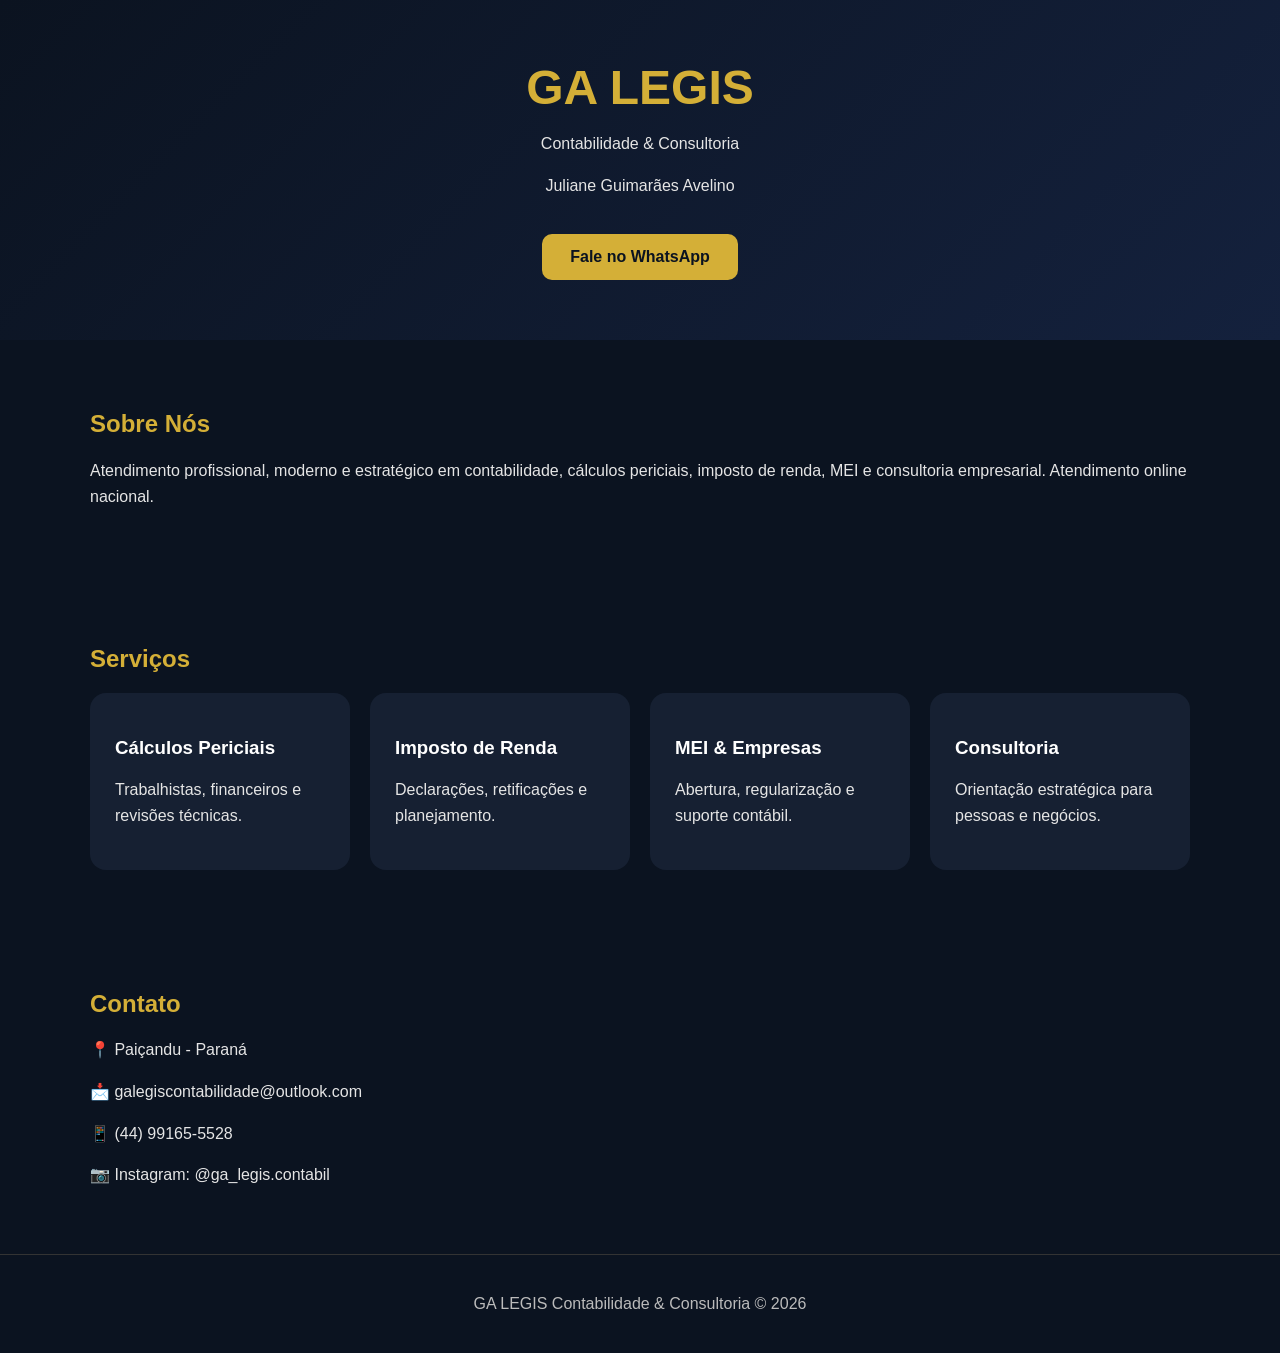
==== index.html @ 9621d2ab "Add initial HTML structure for GA LEGIS site" ====
<!DOCTYPE html>
<html lang="pt-BR">
<head>
<meta charset="UTF-8">
<meta name="viewport" content="width=device-width, initial-scale=1.0">
<title>GA LEGIS Contabilidade & Consultoria</title>
<style>
body{
margin:0;
font-family:Arial, sans-serif;
background:#0b1320;
color:white;
}
header{
padding:60px 20px;
text-align:center;
background:linear-gradient(135deg,#0b1320,#14213d);
}
h1{
font-size:48px;
color:#d4af37;
margin:0;
}
h2{
color:#d4af37;
}
p{
color:#e5e5e5;
line-height:1.6;
}
.btn{
display:inline-block;
margin-top:20px;
padding:14px 28px;
background:#d4af37;
color:#0b1320;
text-decoration:none;
font-weight:bold;
border-radius:10px;
}
section{
max-width:1100px;
margin:auto;
padding:50px 20px;
}
.cards{
display:grid;
grid-template-columns:repeat(auto-fit,minmax(250px,1fr));
gap:20px;
}
.card{
background:#162032;
padding:25px;
border-radius:16px;
}
footer{
text-align:center;
padding:40px 20px;
border-top:1px solid #333;
color:#bbb;
}
</style>
</head>
<body>

<header>
<h1>GA LEGIS</h1>
<p>Contabilidade & Consultoria</p>
<p>Juliane Guimarães Avelino</p>
<a class="btn" href="https://wa.me/5544991655528">Fale no WhatsApp</a>
</header>

<section>
<h2>Sobre Nós</h2>
<p>
Atendimento profissional, moderno e estratégico em contabilidade,
cálculos periciais, imposto de renda, MEI e consultoria empresarial.
Atendimento online nacional.
</p>
</section>

<section>
<h2>Serviços</h2>
<div class="cards">

<div class="card">
<h3>Cálculos Periciais</h3>
<p>Trabalhistas, financeiros e revisões técnicas.</p>
</div>

<div class="card">
<h3>Imposto de Renda</h3>
<p>Declarações, retificações e planejamento.</p>
</div>

<div class="card">
<h3>MEI & Empresas</h3>
<p>Abertura, regularização e suporte contábil.</p>
</div>

<div class="card">
<h3>Consultoria</h3>
<p>Orientação estratégica para pessoas e negócios.</p>
</div>

</div>
</section>

<section>
<h2>Contato</h2>
<p>📍 Paiçandu - Paraná</p>
<p>📩 galegiscontabilidade@outlook.com</p>
<p>📱 (44) 99165-5528</p>
<p>📷 Instagram: @ga_legis.contabil</p>
</section>

<footer>
GA LEGIS Contabilidade & Consultoria © 2026
</footer>

</body>
</html>
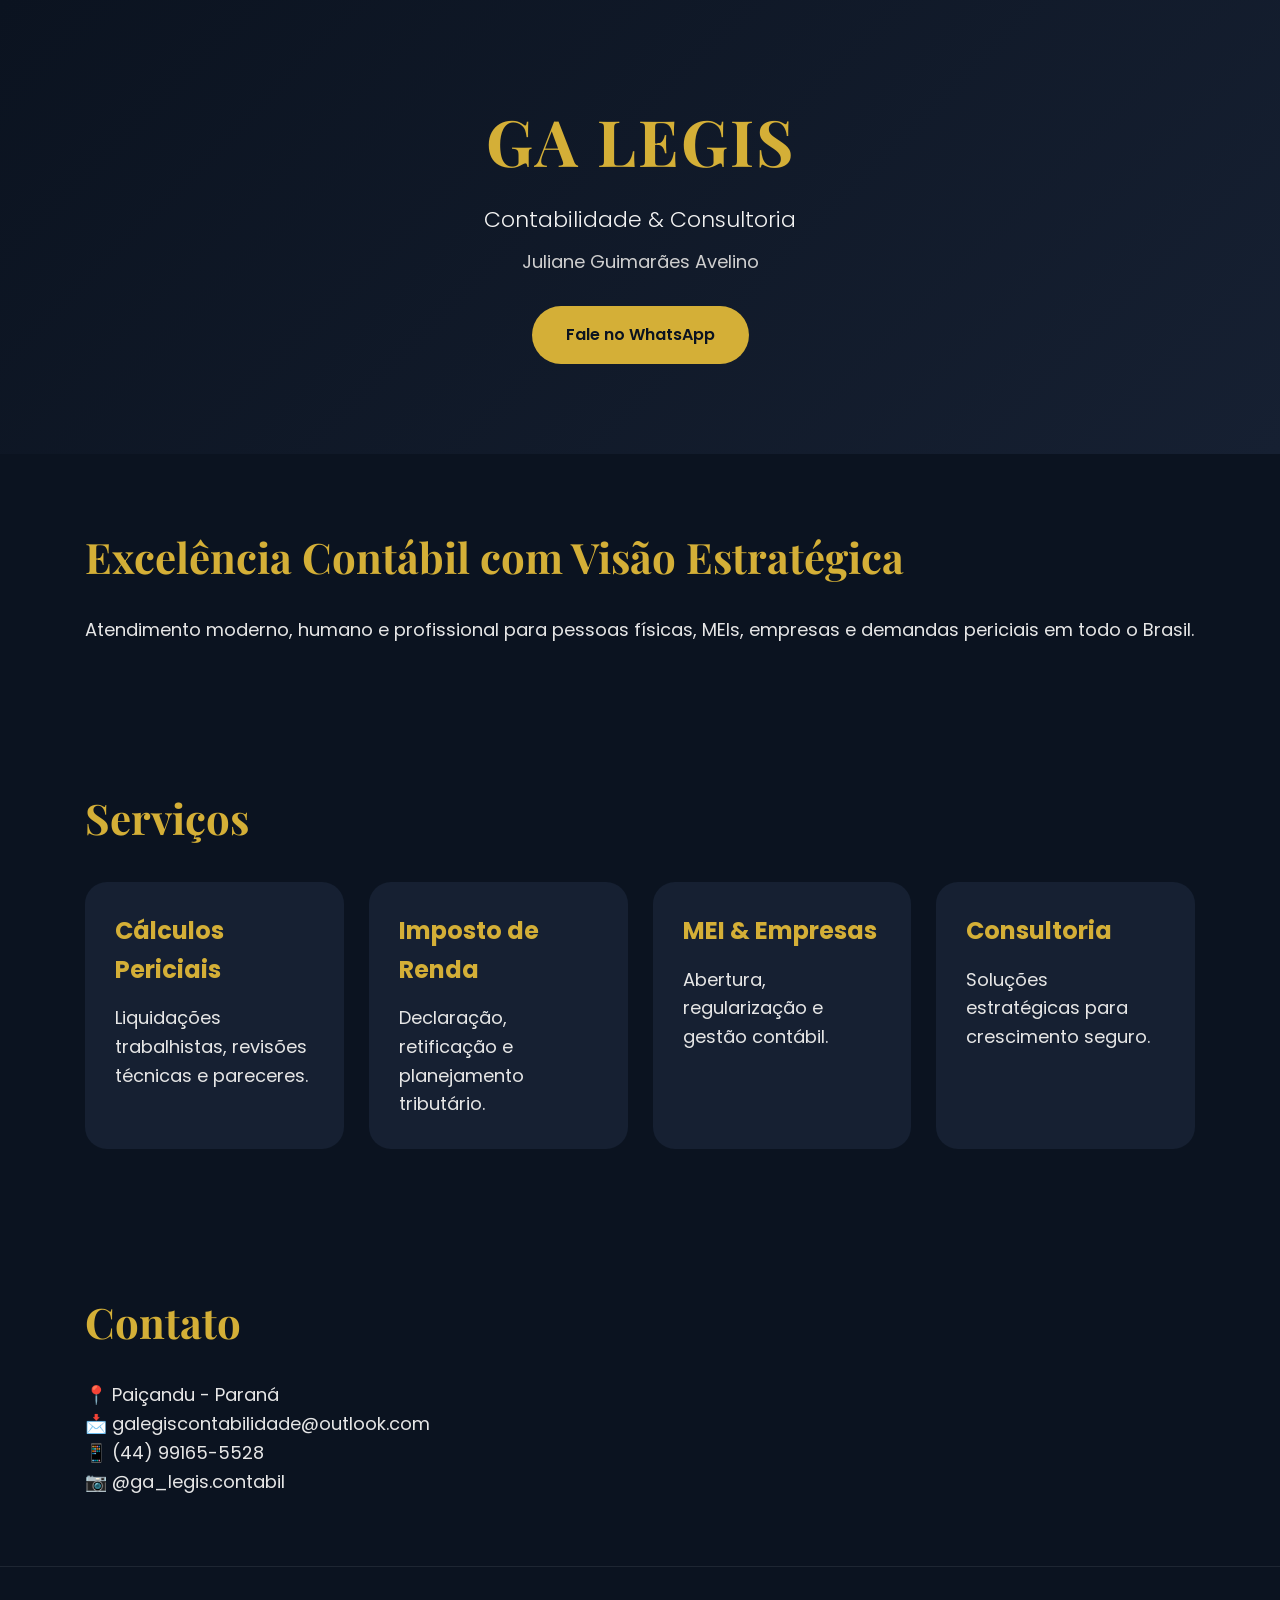
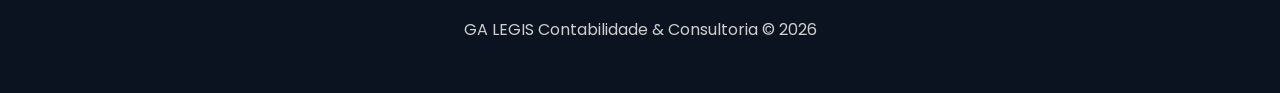
==== commit 4b73b085: "Update content and styles in index.html" ====
--- a/index.html
+++ b/index.html
@@ -3,119 +3,193 @@
 <head>
 <meta charset="UTF-8">
 <meta name="viewport" content="width=device-width, initial-scale=1.0">
+
 <title>GA LEGIS Contabilidade & Consultoria</title>
+
+<link href="https://fonts.googleapis.com/css2?family=Playfair+Display:wght@700&family=Poppins:wght@300;400;500;600&display=swap" rel="stylesheet">
+
 <style>
+
+*{
+margin:0;
+padding:0;
+box-sizing:border-box;
+}
+
 body{
-margin:0;
-font-family:Arial, sans-serif;
+font-family:'Poppins', sans-serif;
 background:#0b1320;
 color:white;
-}
-header{
-padding:60px 20px;
-text-align:center;
-background:linear-gradient(135deg,#0b1320,#14213d);
-}
-h1{
-font-size:48px;
-color:#d4af37;
-margin:0;
-}
-h2{
-color:#d4af37;
-}
-p{
-color:#e5e5e5;
 line-height:1.6;
 }
+
+header{
+padding:90px 20px;
+text-align:center;
+background:linear-gradient(135deg,#0b1320,#162032);
+}
+
+h1{
+font-family:'Playfair Display', serif;
+font-size:64px;
+color:#d4af37;
+letter-spacing:2px;
+margin-bottom:10px;
+}
+
+.sub{
+font-size:22px;
+font-weight:300;
+color:#f2f2f2;
+margin-bottom:10px;
+}
+
+.nome{
+font-size:18px;
+color:#cfcfcf;
+margin-bottom:30px;
+}
+
 .btn{
 display:inline-block;
-margin-top:20px;
-padding:14px 28px;
+padding:16px 34px;
 background:#d4af37;
 color:#0b1320;
+font-weight:600;
 text-decoration:none;
-font-weight:bold;
-border-radius:10px;
+border-radius:40px;
+transition:0.3s;
+font-size:16px;
 }
+
+.btn:hover{
+transform:translateY(-3px);
+opacity:0.9;
+}
+
 section{
-max-width:1100px;
+max-width:1150px;
 margin:auto;
-padding:50px 20px;
+padding:70px 20px;
 }
+
+h2{
+font-family:'Playfair Display', serif;
+font-size:42px;
+color:#d4af37;
+margin-bottom:25px;
+}
+
+p{
+font-size:18px;
+color:#e6e6e6;
+}
+
 .cards{
 display:grid;
 grid-template-columns:repeat(auto-fit,minmax(250px,1fr));
-gap:20px;
+gap:25px;
+margin-top:30px;
 }
+
 .card{
 background:#162032;
-padding:25px;
-border-radius:16px;
+padding:30px;
+border-radius:22px;
+transition:0.3s;
 }
+
+.card:hover{
+transform:translateY(-8px);
+}
+
+.card h3{
+color:#d4af37;
+font-size:24px;
+margin-bottom:15px;
+}
+
 footer{
 text-align:center;
-padding:40px 20px;
-border-top:1px solid #333;
-color:#bbb;
+padding:50px 20px;
+border-top:1px solid rgba(255,255,255,0.08);
+color:#cfcfcf;
+font-size:16px;
 }
+
 </style>
 </head>
+
 <body>
 
 <header>
+
 <h1>GA LEGIS</h1>
-<p>Contabilidade & Consultoria</p>
-<p>Juliane Guimarães Avelino</p>
+
+<div class="sub">Contabilidade & Consultoria</div>
+
+<div class="nome">Juliane Guimarães Avelino</div>
+
 <a class="btn" href="https://wa.me/5544991655528">Fale no WhatsApp</a>
+
 </header>
 
 <section>
-<h2>Sobre Nós</h2>
+
+<h2>Excelência Contábil com Visão Estratégica</h2>
+
 <p>
-Atendimento profissional, moderno e estratégico em contabilidade,
-cálculos periciais, imposto de renda, MEI e consultoria empresarial.
-Atendimento online nacional.
+Atendimento moderno, humano e profissional para pessoas físicas,
+MEIs, empresas e demandas periciais em todo o Brasil.
 </p>
+
 </section>
 
 <section>
+
 <h2>Serviços</h2>
+
 <div class="cards">
 
 <div class="card">
 <h3>Cálculos Periciais</h3>
-<p>Trabalhistas, financeiros e revisões técnicas.</p>
+<p>Liquidações trabalhistas, revisões técnicas e pareceres.</p>
 </div>
 
 <div class="card">
 <h3>Imposto de Renda</h3>
-<p>Declarações, retificações e planejamento.</p>
+<p>Declaração, retificação e planejamento tributário.</p>
 </div>
 
 <div class="card">
 <h3>MEI & Empresas</h3>
-<p>Abertura, regularização e suporte contábil.</p>
+<p>Abertura, regularização e gestão contábil.</p>
 </div>
 
 <div class="card">
 <h3>Consultoria</h3>
-<p>Orientação estratégica para pessoas e negócios.</p>
+<p>Soluções estratégicas para crescimento seguro.</p>
 </div>
 
 </div>
+
 </section>
 
 <section>
+
 <h2>Contato</h2>
+
 <p>📍 Paiçandu - Paraná</p>
 <p>📩 galegiscontabilidade@outlook.com</p>
 <p>📱 (44) 99165-5528</p>
-<p>📷 Instagram: @ga_legis.contabil</p>
+<p>📷 @ga_legis.contabil</p>
+
 </section>
 
 <footer>
+
 GA LEGIS Contabilidade & Consultoria © 2026
+
 </footer>
 
 </body>
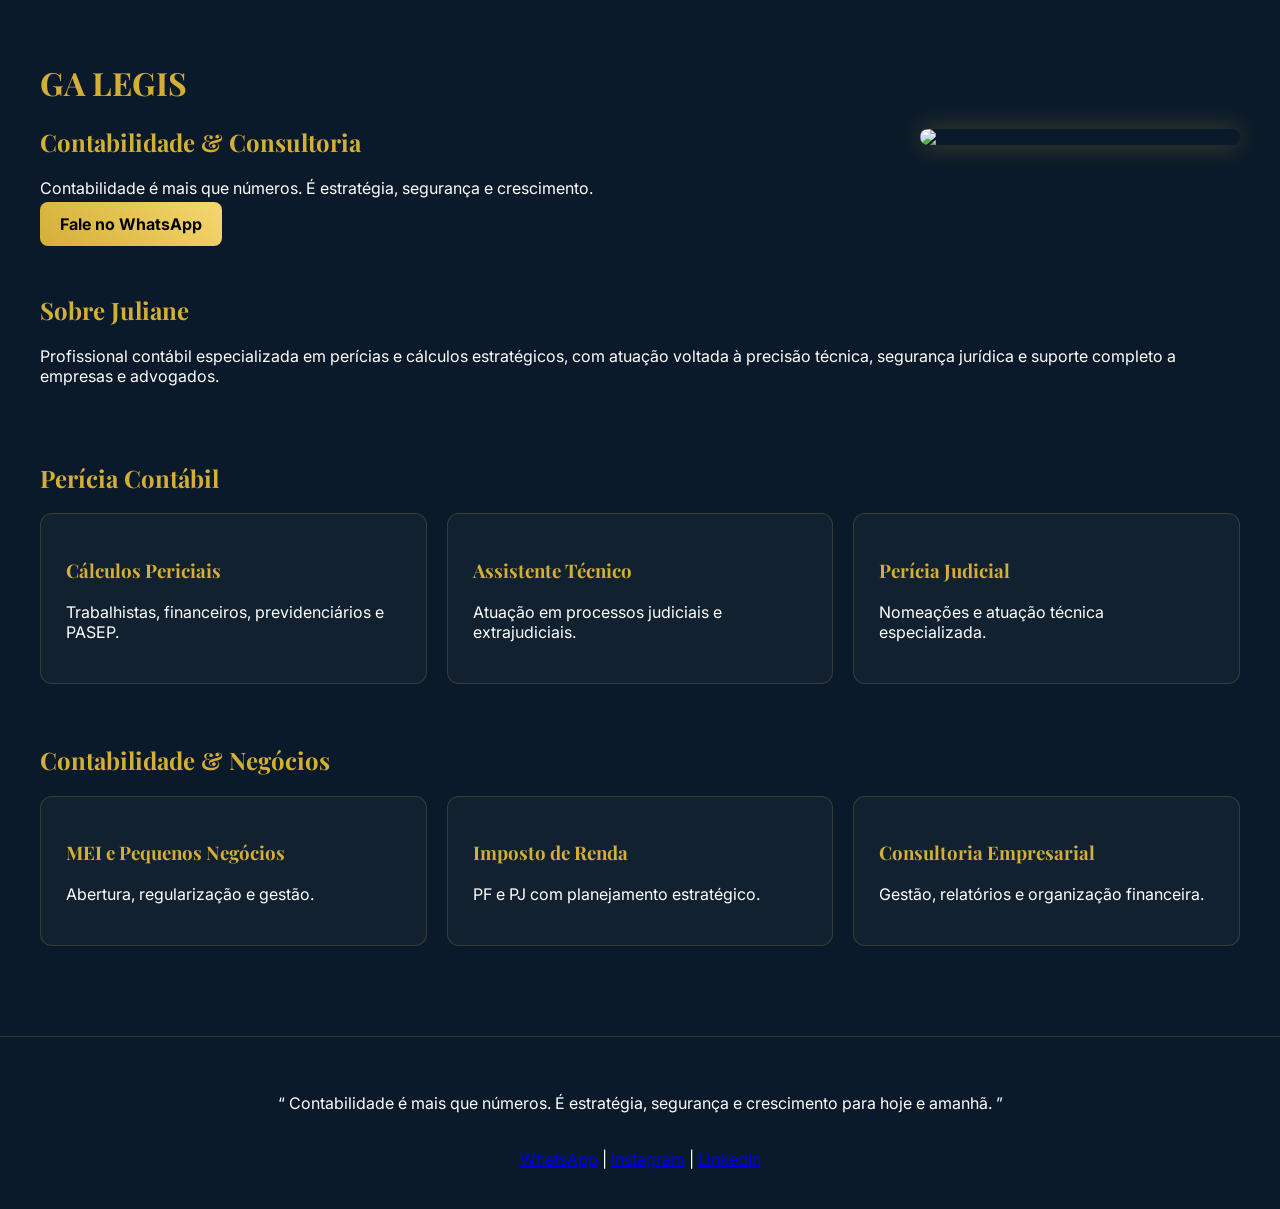
==== commit 0380a9e8: "Fix HTML structure and update styles" ====
--- a/index.html
+++ b/index.html
@@ -1,194 +1,163 @@
 <!DOCTYPE html>
-<html lang="pt-BR">
+<html lang="pt-br">
 <head>
 <meta charset="UTF-8">
 <meta name="viewport" content="width=device-width, initial-scale=1.0">
 
-<title>GA LEGIS Contabilidade & Consultoria</title>
+<title>GA Legis Contabilidade & Consultoria</title>
 
-<link href="https://fonts.googleapis.com/css2?family=Playfair+Display:wght@700&family=Poppins:wght@300;400;500;600&display=swap" rel="stylesheet">
+<link href="https://fonts.googleapis.com/css2?family=Playfair+Display:wght@500;700&family=Inter:wght@300;400;600&display=swap" rel="stylesheet">
 
 <style>
-
-*{
-margin:0;
-padding:0;
-box-sizing:border-box;
+body {
+    margin: 0;
+    font-family: 'Inter', sans-serif;
+    background: #0b1a2a;
+    color: #fff;
 }
 
-body{
-font-family:'Poppins', sans-serif;
-background:#0b1320;
-color:white;
-line-height:1.6;
+.container {
+    max-width: 1200px;
+    margin: auto;
+    padding: 40px 20px;
 }
 
-header{
-padding:90px 20px;
-text-align:center;
-background:linear-gradient(135deg,#0b1320,#162032);
+h1, h2, h3 {
+    font-family: 'Playfair Display', serif;
+    color: #d4af37;
 }
 
-h1{
-font-family:'Playfair Display', serif;
-font-size:64px;
-color:#d4af37;
-letter-spacing:2px;
-margin-bottom:10px;
+.hero {
+    display: flex;
+    align-items: center;
+    justify-content: space-between;
+    flex-wrap: wrap;
 }
 
-.sub{
-font-size:22px;
-font-weight:300;
-color:#f2f2f2;
-margin-bottom:10px;
+.hero img {
+    width: 320px;
+    border-radius: 12px;
+    box-shadow: 0 0 25px rgba(212,175,55,0.3);
 }
 
-.nome{
-font-size:18px;
-color:#cfcfcf;
-margin-bottom:30px;
+.card {
+    background: rgba(255,255,255,0.03);
+    border: 1px solid rgba(212,175,55,0.2);
+    padding: 25px;
+    border-radius: 12px;
+    transition: 0.3s;
+    cursor: pointer;
 }
 
-.btn{
-display:inline-block;
-padding:16px 34px;
-background:#d4af37;
-color:#0b1320;
-font-weight:600;
-text-decoration:none;
-border-radius:40px;
-transition:0.3s;
-font-size:16px;
+.card:hover {
+    transform: translateY(-5px);
+    box-shadow: 0 0 20px rgba(212,175,55,0.2);
 }
 
-.btn:hover{
-transform:translateY(-3px);
-opacity:0.9;
+.grid {
+    display: grid;
+    grid-template-columns: repeat(auto-fit, minmax(250px,1fr));
+    gap: 20px;
 }
 
-section{
-max-width:1150px;
-margin:auto;
-padding:70px 20px;
+.button {
+    background: linear-gradient(45deg,#d4af37,#f5d76e);
+    color: black;
+    padding: 12px 20px;
+    border-radius: 8px;
+    text-decoration: none;
+    font-weight: bold;
 }
 
-h2{
-font-family:'Playfair Display', serif;
-font-size:42px;
-color:#d4af37;
-margin-bottom:25px;
+footer {
+    text-align: center;
+    padding: 40px;
+    border-top: 1px solid rgba(212,175,55,0.2);
+    margin-top: 50px;
 }
-
-p{
-font-size:18px;
-color:#e6e6e6;
-}
-
-.cards{
-display:grid;
-grid-template-columns:repeat(auto-fit,minmax(250px,1fr));
-gap:25px;
-margin-top:30px;
-}
-
-.card{
-background:#162032;
-padding:30px;
-border-radius:22px;
-transition:0.3s;
-}
-
-.card:hover{
-transform:translateY(-8px);
-}
-
-.card h3{
-color:#d4af37;
-font-size:24px;
-margin-bottom:15px;
-}
-
-footer{
-text-align:center;
-padding:50px 20px;
-border-top:1px solid rgba(255,255,255,0.08);
-color:#cfcfcf;
-font-size:16px;
-}
-
 </style>
 </head>
 
 <body>
 
-<header>
+<div class="container">
 
+<!-- HERO -->
+<div class="hero">
+<div>
 <h1>GA LEGIS</h1>
+<h2>Contabilidade & Consultoria</h2>
+<p>Contabilidade é mais que números. É estratégia, segurança e crescimento.</p>
 
-<div class="sub">Contabilidade & Consultoria</div>
+<a class="button" href="https://wa.me/5544991655528" target="_blank">Fale no WhatsApp</a>
+</div>
 
-<div class="nome">Juliane Guimarães Avelino</div>
+<img src="sua-foto.jpg">
+</div>
 
-<a class="btn" href="https://wa.me/5544991655528">Fale no WhatsApp</a>
+<br><br>
 
-</header>
+<!-- SOBRE -->
+<h2>Sobre Juliane</h2>
+<p>Profissional contábil especializada em perícias e cálculos estratégicos, com atuação voltada à precisão técnica, segurança jurídica e suporte completo a empresas e advogados.</p>
 
-<section>
+<br><br>
 
-<h2>Excelência Contábil com Visão Estratégica</h2>
+<!-- PERÍCIA -->
+<h2>Perícia Contábil</h2>
+<div class="grid">
 
-<p>
-Atendimento moderno, humano e profissional para pessoas físicas,
-MEIs, empresas e demandas periciais em todo o Brasil.
-</p>
-
-</section>
-
-<section>
-
-<h2>Serviços</h2>
-
-<div class="cards">
+<div class="card" onclick="location.href='pericia.html'">
+<h3>Cálculos Periciais</h3>
+<p>Trabalhistas, financeiros, previdenciários e PASEP.</p>
+</div>
 
 <div class="card">
-<h3>Cálculos Periciais</h3>
-<p>Liquidações trabalhistas, revisões técnicas e pareceres.</p>
+<h3>Assistente Técnico</h3>
+<p>Atuação em processos judiciais e extrajudiciais.</p>
+</div>
+
+<div class="card">
+<h3>Perícia Judicial</h3>
+<p>Nomeações e atuação técnica especializada.</p>
+</div>
+
+</div>
+
+<br><br>
+
+<!-- CONTÁBIL -->
+<h2>Contabilidade & Negócios</h2>
+<div class="grid">
+
+<div class="card" onclick="location.href='mei.html'">
+<h3>MEI e Pequenos Negócios</h3>
+<p>Abertura, regularização e gestão.</p>
 </div>
 
 <div class="card">
 <h3>Imposto de Renda</h3>
-<p>Declaração, retificação e planejamento tributário.</p>
+<p>PF e PJ com planejamento estratégico.</p>
 </div>
 
 <div class="card">
-<h3>MEI & Empresas</h3>
-<p>Abertura, regularização e gestão contábil.</p>
-</div>
-
-<div class="card">
-<h3>Consultoria</h3>
-<p>Soluções estratégicas para crescimento seguro.</p>
+<h3>Consultoria Empresarial</h3>
+<p>Gestão, relatórios e organização financeira.</p>
 </div>
 
 </div>
 
-</section>
-
-<section>
-
-<h2>Contato</h2>
-
-<p>📍 Paiçandu - Paraná</p>
-<p>📩 galegiscontabilidade@outlook.com</p>
-<p>📱 (44) 99165-5528</p>
-<p>📷 @ga_legis.contabil</p>
-
-</section>
+</div>
 
 <footer>
 
-GA LEGIS Contabilidade & Consultoria © 2026
+<p>“ Contabilidade é mais que números. É estratégia, segurança e crescimento para hoje e amanhã. ”</p>
+
+<br>
+
+<a href="https://wa.me/5544991655528" target="_blank">WhatsApp</a> |
+<a href="https://instagram.com/ga_legis.contabil" target="_blank">Instagram</a> |
+<a href="#">LinkedIn</a>
 
 </footer>
 
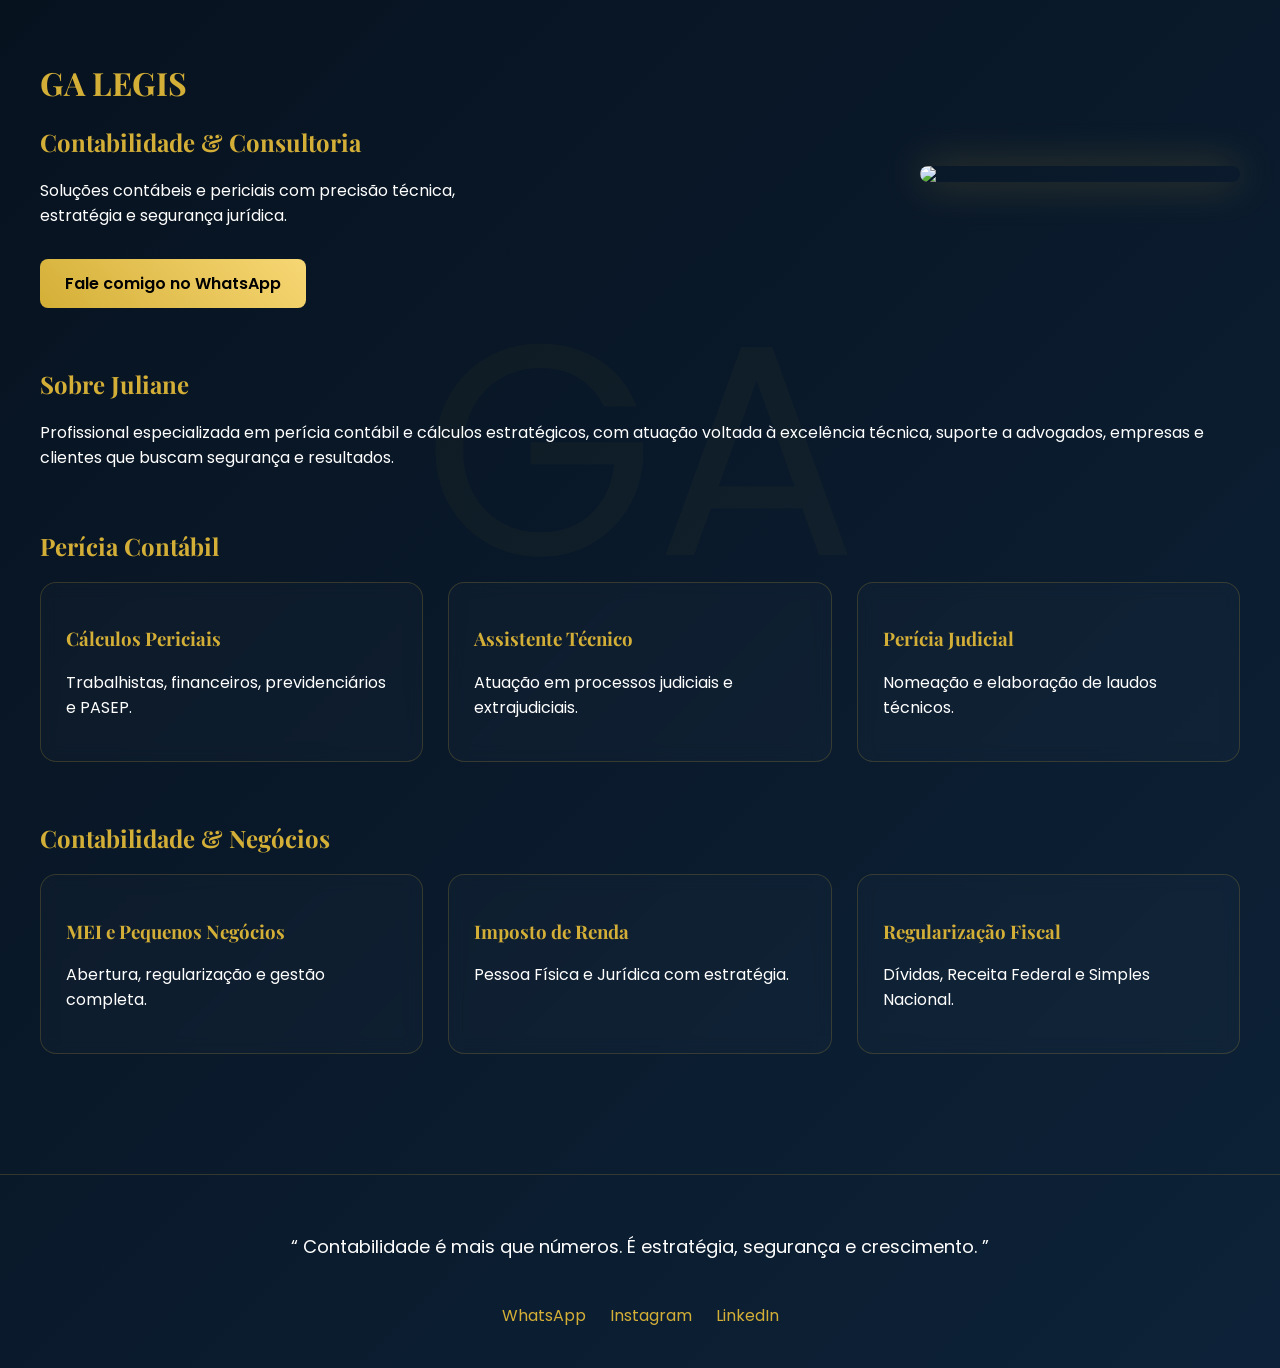
==== commit 25254b3c: "Refactor index.html for design and content updates Updated title and styles for improved design. Enh" ====
--- a/index.html
+++ b/index.html
@@ -4,77 +4,122 @@
 <meta charset="UTF-8">
 <meta name="viewport" content="width=device-width, initial-scale=1.0">
 
-<title>GA Legis Contabilidade & Consultoria</title>
-
-<link href="https://fonts.googleapis.com/css2?family=Playfair+Display:wght@500;700&family=Inter:wght@300;400;600&display=swap" rel="stylesheet">
+<title>GA Legis</title>
+
+<link href="https://fonts.googleapis.com/css2?family=Playfair+Display:wght@600&family=Poppins:wght@300;400;600&display=swap" rel="stylesheet">
 
 <style>
-body {
-    margin: 0;
-    font-family: 'Inter', sans-serif;
-    background: #0b1a2a;
-    color: #fff;
-}
-
-.container {
-    max-width: 1200px;
-    margin: auto;
-    padding: 40px 20px;
-}
-
-h1, h2, h3 {
-    font-family: 'Playfair Display', serif;
-    color: #d4af37;
-}
-
-.hero {
-    display: flex;
-    align-items: center;
-    justify-content: space-between;
-    flex-wrap: wrap;
-}
-
-.hero img {
-    width: 320px;
-    border-radius: 12px;
-    box-shadow: 0 0 25px rgba(212,175,55,0.3);
-}
-
-.card {
-    background: rgba(255,255,255,0.03);
-    border: 1px solid rgba(212,175,55,0.2);
-    padding: 25px;
-    border-radius: 12px;
-    transition: 0.3s;
-    cursor: pointer;
-}
-
-.card:hover {
-    transform: translateY(-5px);
-    box-shadow: 0 0 20px rgba(212,175,55,0.2);
-}
-
-.grid {
-    display: grid;
-    grid-template-columns: repeat(auto-fit, minmax(250px,1fr));
-    gap: 20px;
-}
-
-.button {
-    background: linear-gradient(45deg,#d4af37,#f5d76e);
-    color: black;
-    padding: 12px 20px;
-    border-radius: 8px;
-    text-decoration: none;
-    font-weight: bold;
-}
-
-footer {
-    text-align: center;
-    padding: 40px;
-    border-top: 1px solid rgba(212,175,55,0.2);
-    margin-top: 50px;
-}
+
+body{
+    margin:0;
+    font-family:'Poppins',sans-serif;
+    background: linear-gradient(135deg,#07121f,#0d2238);
+    color:#fff;
+}
+
+/* MARCA D'ÁGUA */
+body::before{
+    content:"GA";
+    position:fixed;
+    font-size:300px;
+    color:rgba(212,175,55,0.03);
+    top:50%;
+    left:50%;
+    transform:translate(-50%,-50%);
+    z-index:0;
+}
+
+.container{
+    position:relative;
+    z-index:1;
+    max-width:1200px;
+    margin:auto;
+    padding:40px 20px;
+}
+
+/* TÍTULOS */
+h1,h2,h3{
+    font-family:'Playfair Display',serif;
+    color:#d4af37;
+}
+
+/* HERO */
+.hero{
+    display:flex;
+    align-items:center;
+    justify-content:space-between;
+    flex-wrap:wrap;
+}
+
+.hero img{
+    width:320px;
+    border-radius:16px;
+    box-shadow:0 0 40px rgba(212,175,55,0.3);
+}
+
+.hero-text{
+    max-width:500px;
+}
+
+/* BOTÃO */
+.btn{
+    display:inline-block;
+    margin-top:15px;
+    padding:12px 25px;
+    background:linear-gradient(45deg,#d4af37,#f7d774);
+    color:#000;
+    border-radius:8px;
+    text-decoration:none;
+    font-weight:600;
+    transition:.3s;
+}
+
+.btn:hover{
+    transform:scale(1.05);
+}
+
+/* GRID */
+.grid{
+    display:grid;
+    grid-template-columns:repeat(auto-fit,minmax(260px,1fr));
+    gap:25px;
+}
+
+/* CARDS */
+.card{
+    background:rgba(255,255,255,0.02);
+    border:1px solid rgba(212,175,55,0.2);
+    padding:25px;
+    border-radius:16px;
+    backdrop-filter:blur(8px);
+    transition:.3s;
+    cursor:pointer;
+}
+
+.card:hover{
+    transform:translateY(-8px);
+    box-shadow:0 0 25px rgba(212,175,55,0.2);
+}
+
+/* DIVISÃO */
+.section{
+    margin-top:60px;
+}
+
+/* FOOTER */
+footer{
+    margin-top:80px;
+    padding:40px;
+    text-align:center;
+    border-top:1px solid rgba(212,175,55,0.2);
+}
+
+footer a{
+    color:#d4af37;
+    margin:0 10px;
+    text-decoration:none;
+}
+
 </style>
 </head>
 
@@ -84,27 +129,36 @@
 
 <!-- HERO -->
 <div class="hero">
-<div>
+
+<div class="hero-text">
 <h1>GA LEGIS</h1>
 <h2>Contabilidade & Consultoria</h2>
-<p>Contabilidade é mais que números. É estratégia, segurança e crescimento.</p>
-
-<a class="button" href="https://wa.me/5544991655528" target="_blank">Fale no WhatsApp</a>
+
+<p>
+Soluções contábeis e periciais com precisão técnica, estratégia e segurança jurídica.
+</p>
+
+<a class="btn" href="https://wa.me/5544991655528" target="_blank">
+Fale comigo no WhatsApp
+</a>
 </div>
 
 <img src="sua-foto.jpg">
-</div>
-
-<br><br>
+
+</div>
 
 <!-- SOBRE -->
+<div class="section">
 <h2>Sobre Juliane</h2>
-<p>Profissional contábil especializada em perícias e cálculos estratégicos, com atuação voltada à precisão técnica, segurança jurídica e suporte completo a empresas e advogados.</p>
-
-<br><br>
+<p>
+Profissional especializada em perícia contábil e cálculos estratégicos, com atuação voltada à excelência técnica, suporte a advogados, empresas e clientes que buscam segurança e resultados.
+</p>
+</div>
 
 <!-- PERÍCIA -->
+<div class="section">
 <h2>Perícia Contábil</h2>
+
 <div class="grid">
 
 <div class="card" onclick="location.href='pericia.html'">
@@ -119,44 +173,49 @@
 
 <div class="card">
 <h3>Perícia Judicial</h3>
-<p>Nomeações e atuação técnica especializada.</p>
-</div>
-
-</div>
-
-<br><br>
+<p>Nomeação e elaboração de laudos técnicos.</p>
+</div>
+
+</div>
+</div>
 
 <!-- CONTÁBIL -->
+<div class="section">
 <h2>Contabilidade & Negócios</h2>
+
 <div class="grid">
 
 <div class="card" onclick="location.href='mei.html'">
 <h3>MEI e Pequenos Negócios</h3>
-<p>Abertura, regularização e gestão.</p>
+<p>Abertura, regularização e gestão completa.</p>
 </div>
 
 <div class="card">
 <h3>Imposto de Renda</h3>
-<p>PF e PJ com planejamento estratégico.</p>
-</div>
-
-<div class="card">
-<h3>Consultoria Empresarial</h3>
-<p>Gestão, relatórios e organização financeira.</p>
-</div>
-
+<p>Pessoa Física e Jurídica com estratégia.</p>
+</div>
+
+<div class="card">
+<h3>Regularização Fiscal</h3>
+<p>Dívidas, Receita Federal e Simples Nacional.</p>
+</div>
+
+</div>
 </div>
 
 </div>
 
 <footer>
 
-<p>“ Contabilidade é mais que números. É estratégia, segurança e crescimento para hoje e amanhã. ”</p>
+<p style="font-size:18px">
+“ Contabilidade é mais que números.  
+É estratégia, segurança e crescimento. ”
+</p>
 
 <br>
 
-<a href="https://wa.me/5544991655528" target="_blank">WhatsApp</a> |
-<a href="https://instagram.com/ga_legis.contabil" target="_blank">Instagram</a> |
+<a href="https://wa.me/5544991655528" target="_blank">WhatsApp</a>
+<a href="https://instagram.com/ga_legis.contabil" target="_blank">Instagram</a>
 <a href="#">LinkedIn</a>
 
 </footer>
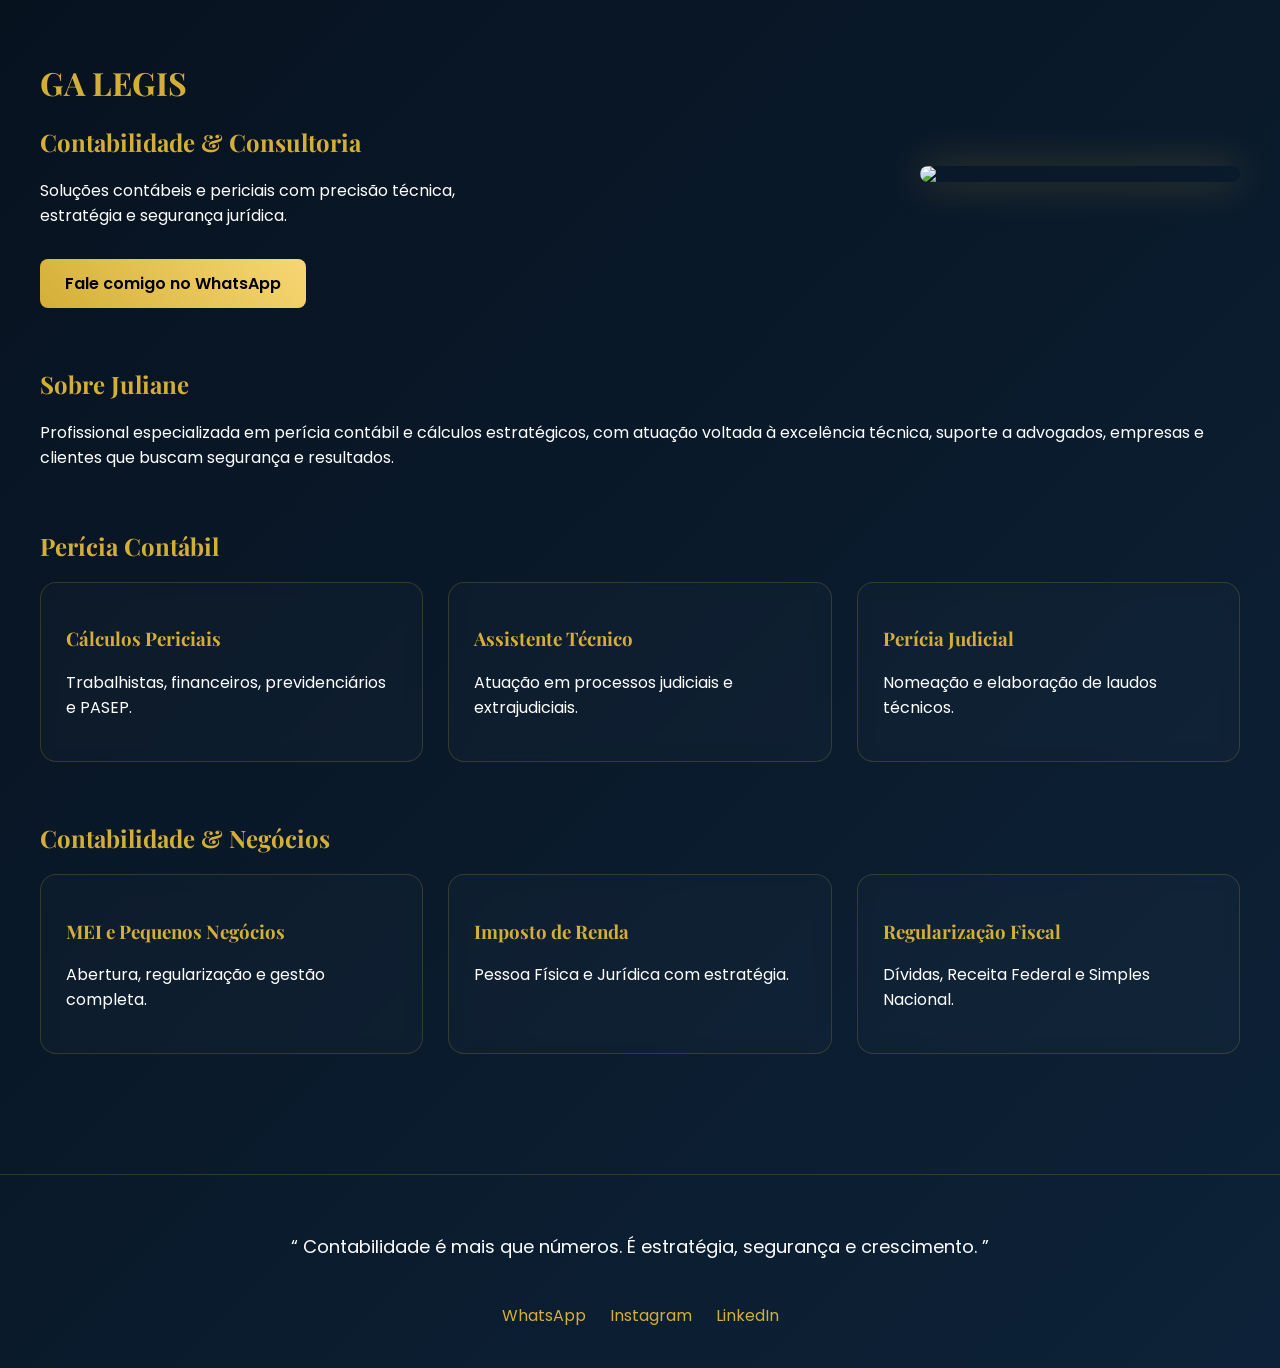
==== commit 219af61d: "Update body styles and remove watermark Removed watermark content and adjusted styles." ====
--- a/index.html
+++ b/index.html
@@ -11,18 +11,21 @@
 <style>
 
 body{
-    margin:0;
+   margin:0;
     font-family:'Poppins',sans-serif;
     background: linear-gradient(135deg,#07121f,#0d2238);
     color:#fff;
 }
 
 /* MARCA D'ÁGUA */
-body::before{
-    content:"GA";
+body:::before{
+    content:"";
     position:fixed;
-    font-size:300px;
-    color:rgba(212,175,55,0.03);
+    width:500px;
+    height:500px;
+    background:url('logo.png') no-repeat center;
+    background-size:contain;
+    opacity:0.05;
     top:50%;
     left:50%;
     transform:translate(-50%,-50%);
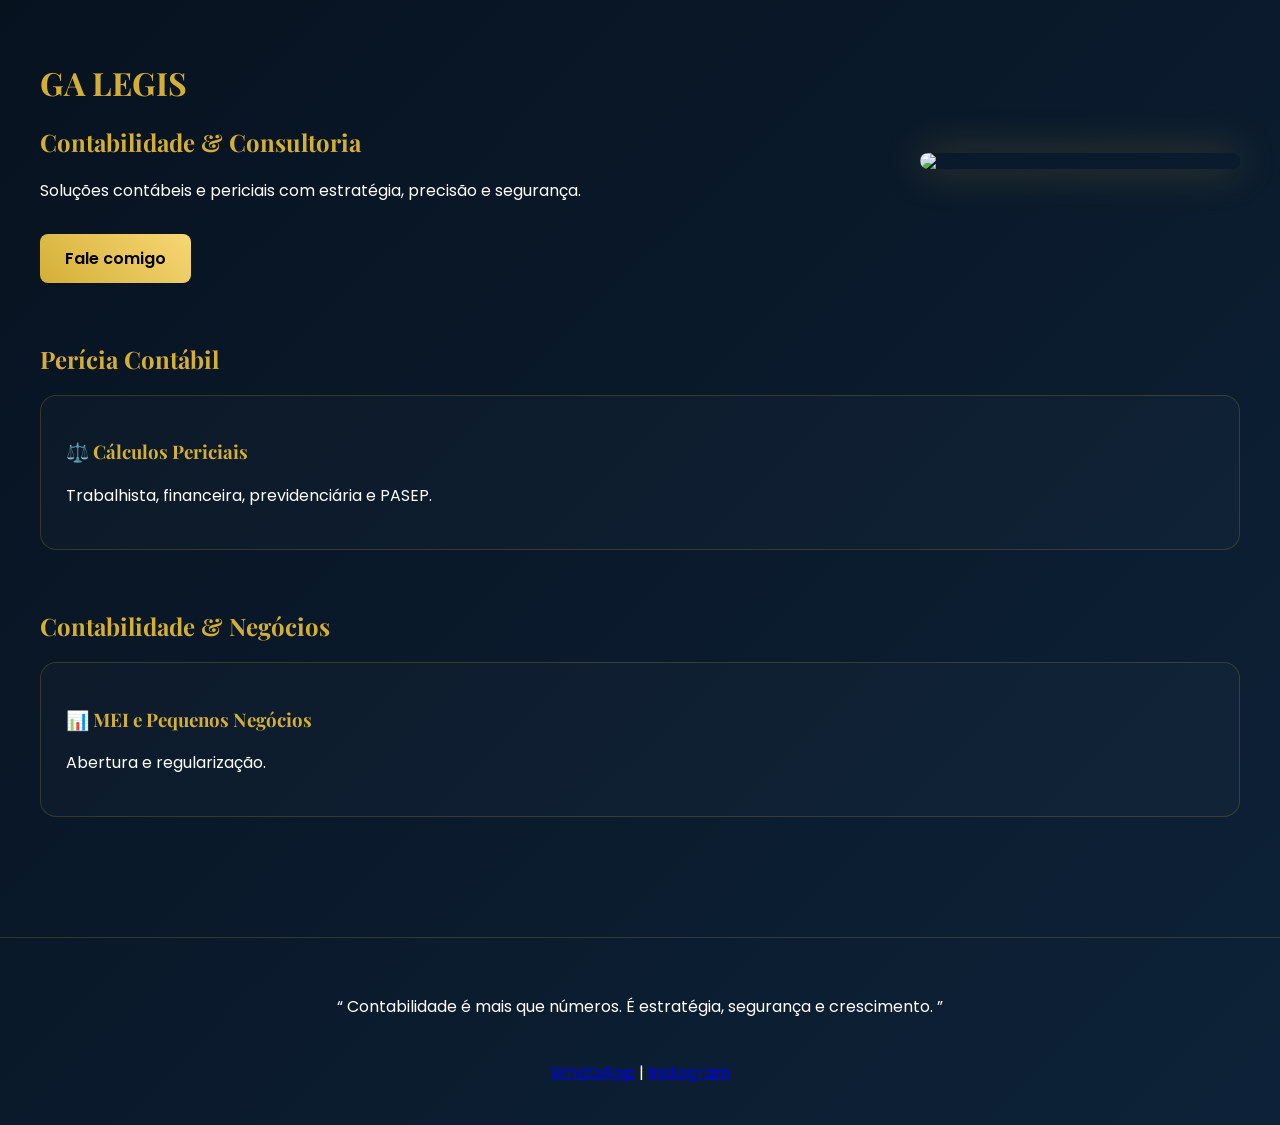
==== commit ad5500b1: "Refactor HTML content and update text" ====
--- a/index.html
+++ b/index.html
@@ -7,202 +7,47 @@
 <title>GA Legis</title>
 
 <link href="https://fonts.googleapis.com/css2?family=Playfair+Display:wght@600&family=Poppins:wght@300;400;600&display=swap" rel="stylesheet">
-
-<style>
-
-body{
-   margin:0;
-    font-family:'Poppins',sans-serif;
-    background: linear-gradient(135deg,#07121f,#0d2238);
-    color:#fff;
-}
-
-/* MARCA D'ÁGUA */
-body:::before{
-    content:"";
-    position:fixed;
-    width:500px;
-    height:500px;
-    background:url('logo.png') no-repeat center;
-    background-size:contain;
-    opacity:0.05;
-    top:50%;
-    left:50%;
-    transform:translate(-50%,-50%);
-    z-index:0;
-}
-
-.container{
-    position:relative;
-    z-index:1;
-    max-width:1200px;
-    margin:auto;
-    padding:40px 20px;
-}
-
-/* TÍTULOS */
-h1,h2,h3{
-    font-family:'Playfair Display',serif;
-    color:#d4af37;
-}
-
-/* HERO */
-.hero{
-    display:flex;
-    align-items:center;
-    justify-content:space-between;
-    flex-wrap:wrap;
-}
-
-.hero img{
-    width:320px;
-    border-radius:16px;
-    box-shadow:0 0 40px rgba(212,175,55,0.3);
-}
-
-.hero-text{
-    max-width:500px;
-}
-
-/* BOTÃO */
-.btn{
-    display:inline-block;
-    margin-top:15px;
-    padding:12px 25px;
-    background:linear-gradient(45deg,#d4af37,#f7d774);
-    color:#000;
-    border-radius:8px;
-    text-decoration:none;
-    font-weight:600;
-    transition:.3s;
-}
-
-.btn:hover{
-    transform:scale(1.05);
-}
-
-/* GRID */
-.grid{
-    display:grid;
-    grid-template-columns:repeat(auto-fit,minmax(260px,1fr));
-    gap:25px;
-}
-
-/* CARDS */
-.card{
-    background:rgba(255,255,255,0.02);
-    border:1px solid rgba(212,175,55,0.2);
-    padding:25px;
-    border-radius:16px;
-    backdrop-filter:blur(8px);
-    transition:.3s;
-    cursor:pointer;
-}
-
-.card:hover{
-    transform:translateY(-8px);
-    box-shadow:0 0 25px rgba(212,175,55,0.2);
-}
-
-/* DIVISÃO */
-.section{
-    margin-top:60px;
-}
-
-/* FOOTER */
-footer{
-    margin-top:80px;
-    padding:40px;
-    text-align:center;
-    border-top:1px solid rgba(212,175,55,0.2);
-}
-
-footer a{
-    color:#d4af37;
-    margin:0 10px;
-    text-decoration:none;
-}
-
-</style>
+<link rel="stylesheet" href="style.css">
 </head>
 
 <body>
 
 <div class="container">
 
-<!-- HERO -->
 <div class="hero">
-
-<div class="hero-text">
+<div>
 <h1>GA LEGIS</h1>
 <h2>Contabilidade & Consultoria</h2>
 
-<p>
-Soluções contábeis e periciais com precisão técnica, estratégia e segurança jurídica.
-</p>
+<p>Soluções contábeis e periciais com estratégia, precisão e segurança.</p>
 
 <a class="btn" href="https://wa.me/5544991655528" target="_blank">
-Fale comigo no WhatsApp
+Fale comigo
 </a>
 </div>
 
 <img src="sua-foto.jpg">
-
 </div>
 
-<!-- SOBRE -->
-<div class="section">
-<h2>Sobre Juliane</h2>
-<p>
-Profissional especializada em perícia contábil e cálculos estratégicos, com atuação voltada à excelência técnica, suporte a advogados, empresas e clientes que buscam segurança e resultados.
-</p>
-</div>
-
-<!-- PERÍCIA -->
 <div class="section">
 <h2>Perícia Contábil</h2>
 
 <div class="grid">
-
 <div class="card" onclick="location.href='pericia.html'">
-<h3>Cálculos Periciais</h3>
-<p>Trabalhistas, financeiros, previdenciários e PASEP.</p>
+<h3>⚖️ Cálculos Periciais</h3>
+<p>Trabalhista, financeira, previdenciária e PASEP.</p>
 </div>
-
-<div class="card">
-<h3>Assistente Técnico</h3>
-<p>Atuação em processos judiciais e extrajudiciais.</p>
-</div>
-
-<div class="card">
-<h3>Perícia Judicial</h3>
-<p>Nomeação e elaboração de laudos técnicos.</p>
-</div>
-
 </div>
 </div>
 
-<!-- CONTÁBIL -->
 <div class="section">
 <h2>Contabilidade & Negócios</h2>
 
 <div class="grid">
-
 <div class="card" onclick="location.href='mei.html'">
-<h3>MEI e Pequenos Negócios</h3>
-<p>Abertura, regularização e gestão completa.</p>
+<h3>📊 MEI e Pequenos Negócios</h3>
+<p>Abertura e regularização.</p>
 </div>
-
-<div class="card">
-<h3>Imposto de Renda</h3>
-<p>Pessoa Física e Jurídica com estratégia.</p>
-</div>
-
-<div class="card">
-<h3>Regularização Fiscal</h3>
-<p>Dívidas, Receita Federal e Simples Nacional.</p>
-</div>
-
 </div>
 </div>
 
@@ -210,16 +55,15 @@
 
 <footer>
 
-<p style="font-size:18px">
+<p>
 “ Contabilidade é mais que números.  
 É estratégia, segurança e crescimento. ”
 </p>
 
 <br>
 
-<a href="https://wa.me/5544991655528" target="_blank">WhatsApp</a>
+<a href="https://wa.me/5544991655528" target="_blank">WhatsApp</a> |
 <a href="https://instagram.com/ga_legis.contabil" target="_blank">Instagram</a>
-<a href="#">LinkedIn</a>
 
 </footer>
 
--- a/style.css
+++ b/style.css
@@ -0,0 +1,89 @@
+body{
+    margin:0;
+    font-family:'Poppins',sans-serif;
+    background: linear-gradient(135deg,#07121f,#0d2238);
+    color:#fff;
+}
+
+/* MARCA D'ÁGUA */
+body::before{
+    content:"";
+    position:fixed;
+    width:500px;
+    height:500px;
+    background:url('logo.png') no-repeat center;
+    background-size:contain;
+    opacity:0.04;
+    top:50%;
+    left:50%;
+    transform:translate(-50%,-50%);
+    z-index:0;
+}
+
+.container{
+    position:relative;
+    z-index:1;
+    max-width:1200px;
+    margin:auto;
+    padding:40px 20px;
+}
+
+h1,h2,h3{
+    font-family:'Playfair Display',serif;
+    color:#d4af37;
+}
+
+.hero{
+    display:flex;
+    align-items:center;
+    justify-content:space-between;
+    flex-wrap:wrap;
+}
+
+.hero img{
+    width:320px;
+    border-radius:16px;
+    box-shadow:0 0 40px rgba(212,175,55,0.3);
+}
+
+.btn{
+    display:inline-block;
+    margin-top:15px;
+    padding:12px 25px;
+    background:linear-gradient(45deg,#d4af37,#f7d774);
+    color:#000;
+    border-radius:8px;
+    text-decoration:none;
+    font-weight:600;
+}
+
+.grid{
+    display:grid;
+    grid-template-columns:repeat(auto-fit,minmax(260px,1fr));
+    gap:25px;
+}
+
+.card{
+    background:rgba(255,255,255,0.02);
+    border:1px solid rgba(212,175,55,0.2);
+    padding:25px;
+    border-radius:16px;
+    transition:.3s;
+    cursor:pointer;
+}
+
+.card:hover{
+    transform:translateY(-8px);
+    box-shadow:0 0 25px rgba(212,175,55,0.2);
+}
+
+.section{
+    margin-top:60px;
+}
+
+footer{
+    margin-top:80px;
+    padding:40px;
+    text-align:center;
+    border-top:1px solid rgba(212,175,55,0.2);
+}
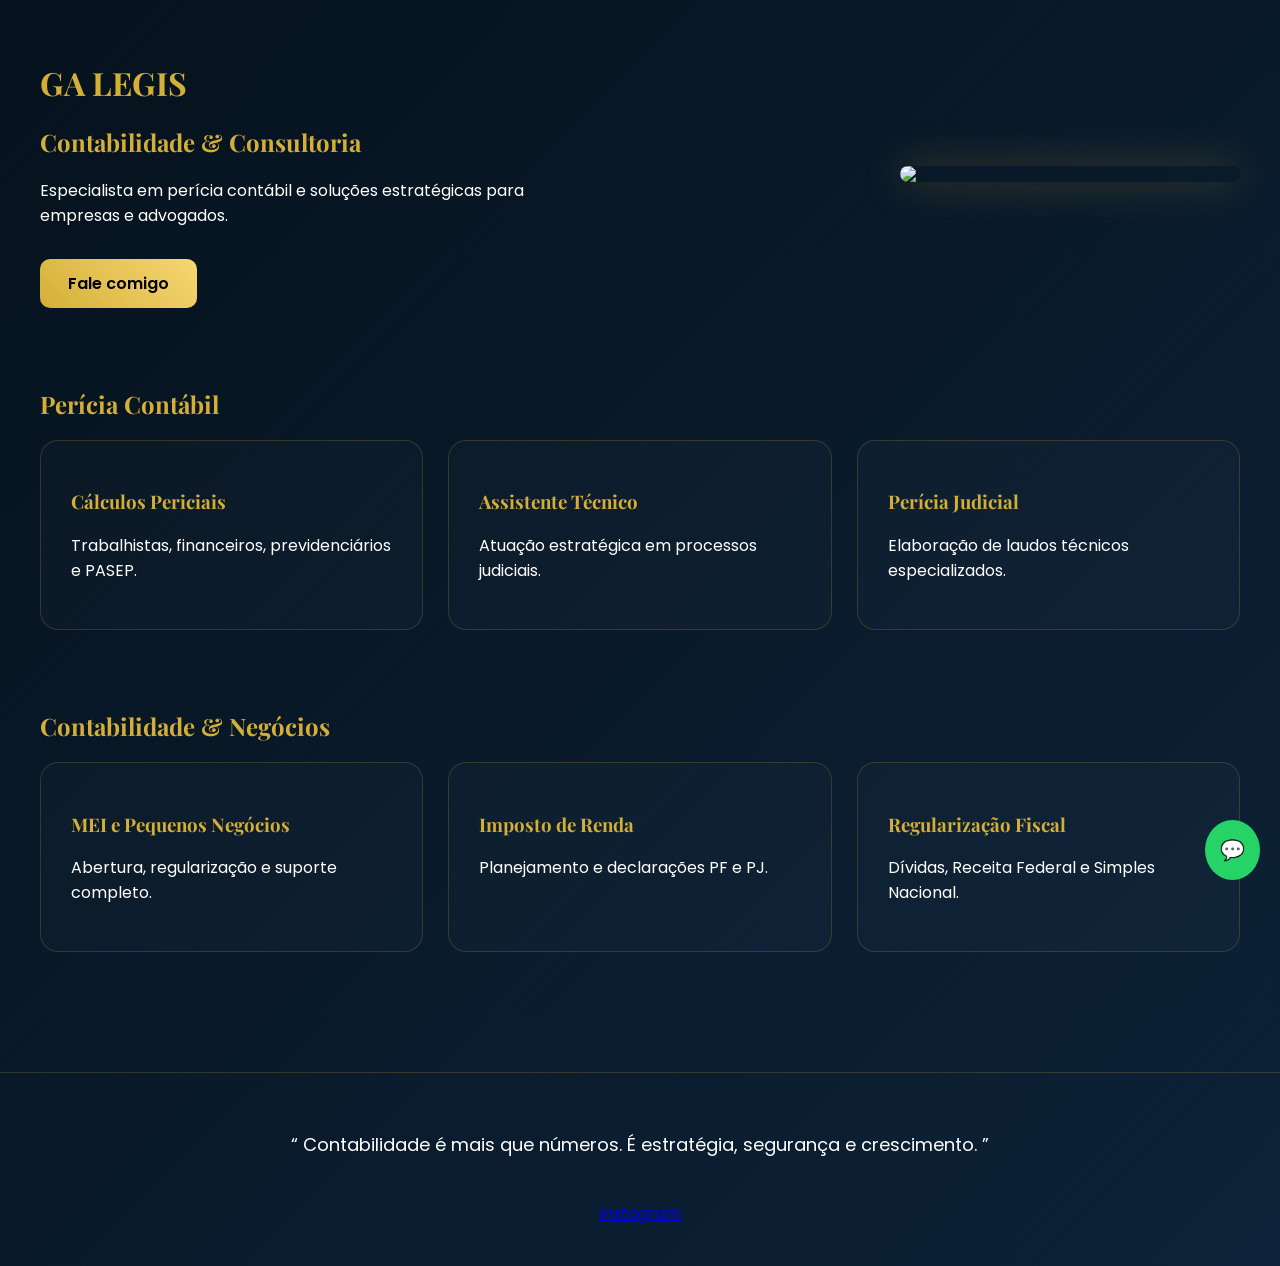
==== commit ac574486: "Refactor index.html with updated content and styles" ====
--- a/index.html
+++ b/index.html
@@ -7,19 +7,156 @@
 <title>GA Legis</title>
 
 <link href="https://fonts.googleapis.com/css2?family=Playfair+Display:wght@600&family=Poppins:wght@300;400;600&display=swap" rel="stylesheet">
-<link rel="stylesheet" href="style.css">
+
+<style>
+
+body{
+    margin:0;
+    font-family:'Poppins',sans-serif;
+    background:linear-gradient(135deg,#06121d,#0d2238);
+    color:#fff;
+    overflow-x:hidden;
+}
+
+/* LOGO MARCA D'ÁGUA */
+body::before{
+    content:"";
+    position:fixed;
+    width:600px;
+    height:600px;
+    background:url('logo.png') no-repeat center;
+    background-size:contain;
+    opacity:0.03;
+    top:50%;
+    left:50%;
+    transform:translate(-50%,-50%);
+}
+
+/* CONTAINER */
+.container{
+    max-width:1200px;
+    margin:auto;
+    padding:40px 20px;
+}
+
+/* TÍTULOS */
+h1,h2,h3{
+    font-family:'Playfair Display',serif;
+    color:#d4af37;
+}
+
+/* HERO */
+.hero{
+    display:flex;
+    align-items:center;
+    justify-content:space-between;
+    flex-wrap:wrap;
+}
+
+.hero img{
+    width:340px;
+    border-radius:20px;
+    box-shadow:0 0 40px rgba(212,175,55,0.3);
+}
+
+.hero-text{
+    max-width:500px;
+}
+
+/* BOTÃO */
+.btn{
+    display:inline-block;
+    margin-top:15px;
+    padding:12px 28px;
+    background:linear-gradient(45deg,#d4af37,#f7d774);
+    color:#000;
+    border-radius:10px;
+    text-decoration:none;
+    font-weight:600;
+    transition:.3s;
+}
+
+.btn:hover{
+    transform:scale(1.05);
+}
+
+/* GRID */
+.grid{
+    display:grid;
+    grid-template-columns:repeat(auto-fit,minmax(260px,1fr));
+    gap:25px;
+}
+
+/* CARDS */
+.card{
+    background:rgba(255,255,255,0.02);
+    border:1px solid rgba(212,175,55,0.2);
+    padding:30px;
+    border-radius:18px;
+    transition:.4s;
+    cursor:pointer;
+}
+
+.card:hover{
+    transform:translateY(-10px);
+    box-shadow:0 0 30px rgba(212,175,55,0.25);
+}
+
+/* ANIMAÇÃO */
+.fade{
+    opacity:0;
+    transform:translateY(40px);
+    transition:1s;
+}
+
+.fade.show{
+    opacity:1;
+    transform:translateY(0);
+}
+
+/* SEÇÕES */
+.section{
+    margin-top:80px;
+}
+
+/* FOOTER */
+footer{
+    margin-top:80px;
+    padding:40px;
+    text-align:center;
+    border-top:1px solid rgba(212,175,55,0.2);
+}
+
+/* WHATSAPP FIXO */
+.whatsapp{
+    position:fixed;
+    bottom:20px;
+    right:20px;
+    background:#25D366;
+    color:white;
+    padding:15px;
+    border-radius:50%;
+    font-size:20px;
+    text-decoration:none;
+}
+
+</style>
 </head>
 
 <body>
 
 <div class="container">
 
-<div class="hero">
-<div>
+<!-- HERO -->
+<div class="hero fade">
+
+<div class="hero-text">
 <h1>GA LEGIS</h1>
 <h2>Contabilidade & Consultoria</h2>
 
-<p>Soluções contábeis e periciais com estratégia, precisão e segurança.</p>
+<p>
+Especialista em perícia contábil e soluções estratégicas para empresas e advogados.
+</p>
 
 <a class="btn" href="https://wa.me/5544991655528" target="_blank">
 Fale comigo
@@ -27,45 +164,92 @@
 </div>
 
 <img src="sua-foto.jpg">
-</div>
-
-<div class="section">
+
+</div>
+
+<!-- PERÍCIA -->
+<div class="section fade">
 <h2>Perícia Contábil</h2>
 
 <div class="grid">
+
 <div class="card" onclick="location.href='pericia.html'">
-<h3>⚖️ Cálculos Periciais</h3>
-<p>Trabalhista, financeira, previdenciária e PASEP.</p>
-</div>
-</div>
-</div>
-
-<div class="section">
+<h3>Cálculos Periciais</h3>
+<p>Trabalhistas, financeiros, previdenciários e PASEP.</p>
+</div>
+
+<div class="card">
+<h3>Assistente Técnico</h3>
+<p>Atuação estratégica em processos judiciais.</p>
+</div>
+
+<div class="card">
+<h3>Perícia Judicial</h3>
+<p>Elaboração de laudos técnicos especializados.</p>
+</div>
+
+</div>
+</div>
+
+<!-- CONTÁBIL -->
+<div class="section fade">
 <h2>Contabilidade & Negócios</h2>
 
 <div class="grid">
+
 <div class="card" onclick="location.href='mei.html'">
-<h3>📊 MEI e Pequenos Negócios</h3>
-<p>Abertura e regularização.</p>
-</div>
-</div>
-</div>
-
-</div>
+<h3>MEI e Pequenos Negócios</h3>
+<p>Abertura, regularização e suporte completo.</p>
+</div>
+
+<div class="card">
+<h3>Imposto de Renda</h3>
+<p>Planejamento e declarações PF e PJ.</p>
+</div>
+
+<div class="card">
+<h3>Regularização Fiscal</h3>
+<p>Dívidas, Receita Federal e Simples Nacional.</p>
+</div>
+
+</div>
+</div>
+
+</div>
+
+<!-- WHATSAPP -->
+<a class="whatsapp" href="https://wa.me/5544991655528" target="_blank">
+💬
+</a>
 
 <footer>
 
-<p>
+<p style="font-size:18px">
 “ Contabilidade é mais que números.  
 É estratégia, segurança e crescimento. ”
 </p>
 
 <br>
 
-<a href="https://wa.me/5544991655528" target="_blank">WhatsApp</a> |
 <a href="https://instagram.com/ga_legis.contabil" target="_blank">Instagram</a>
 
 </footer>
+
+<script>
+
+/* ANIMAÇÃO AO ROLAR */
+const elements = document.querySelectorAll('.fade');
+
+window.addEventListener('scroll', () => {
+    elements.forEach(el => {
+        const pos = el.getBoundingClientRect().top;
+        if(pos < window.innerHeight){
+            el.classList.add('show');
+        }
+    });
+});
+
+</script>
 
 </body>
 </html>
